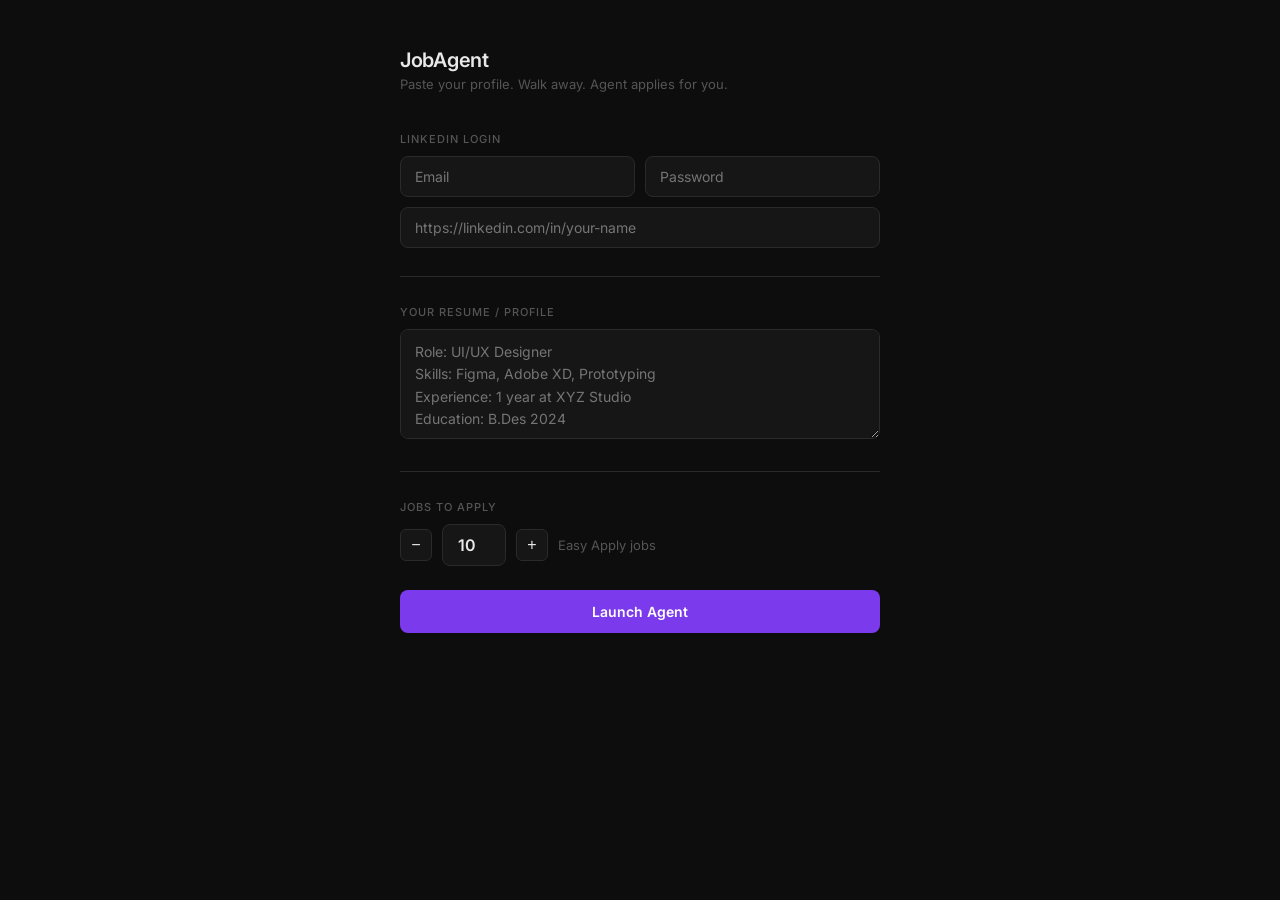
==== autoagent/ui/index.html @ 863fb76c "feat: minimal auto job agent UI" ====
<!DOCTYPE html>
<html lang="en">
<head>
  <meta charset="UTF-8"/>
  <meta name="viewport" content="width=device-width, initial-scale=1.0"/>
  <title>JobAgent — Apply automatically</title>
  <meta name="description" content="AI agent that logs into LinkedIn and applies to jobs on your behalf."/>
  <link rel="preconnect" href="https://fonts.googleapis.com"/>
  <link href="https://fonts.googleapis.com/css2?family=Inter:wght@400;500;600&display=swap" rel="stylesheet"/>
  <style>
    *, *::before, *::after { box-sizing: border-box; margin: 0; padding: 0; }

    :root {
      --bg:      #0d0d0d;
      --surface: #161616;
      --border:  #2a2a2a;
      --accent:  #7c3aed;
      --text:    #e8e8e8;
      --muted:   #555;
      --green:   #22c55e;
      --red:     #ef4444;
    }

    body {
      font-family: 'Inter', sans-serif;
      background: var(--bg);
      color: var(--text);
      min-height: 100vh;
      display: flex;
      justify-content: center;
      padding: 48px 16px 80px;
    }

    .wrap {
      width: 100%;
      max-width: 480px;
    }

    /* Header */
    .header { margin-bottom: 40px; }
    .header h1 { font-size: 20px; font-weight: 600; letter-spacing: -0.3px; }
    .header p  { color: var(--muted); font-size: 13px; margin-top: 4px; }

    /* Section label */
    .label {
      font-size: 11px;
      font-weight: 500;
      color: var(--muted);
      text-transform: uppercase;
      letter-spacing: 1px;
      margin-bottom: 10px;
    }

    /* Inputs */
    .group { margin-bottom: 24px; }

    input, textarea {
      width: 100%;
      background: var(--surface);
      border: 1px solid var(--border);
      border-radius: 8px;
      padding: 11px 14px;
      color: var(--text);
      font-family: inherit;
      font-size: 14px;
      outline: none;
      transition: border-color 0.15s;
    }
    input:focus, textarea:focus { border-color: var(--accent); }
    textarea { resize: vertical; min-height: 110px; line-height: 1.6; }

    .row { display: grid; grid-template-columns: 1fr 1fr; gap: 10px; }

    /* Counter */
    .counter {
      display: flex;
      align-items: center;
      gap: 10px;
    }
    .counter input {
      width: 64px;
      text-align: center;
      font-size: 16px;
      font-weight: 600;
      padding: 10px 8px;
    }
    .counter-desc { font-size: 13px; color: var(--muted); }
    .ctr-btn {
      background: var(--surface);
      border: 1px solid var(--border);
      border-radius: 6px;
      color: var(--text);
      font-size: 16px;
      width: 32px;
      height: 32px;
      cursor: pointer;
      display: flex;
      align-items: center;
      justify-content: center;
      transition: background 0.15s;
    }
    .ctr-btn:hover { background: var(--border); }

    /* Divider */
    hr { border: none; border-top: 1px solid var(--border); margin: 28px 0; }

    /* Button */
    .btn {
      width: 100%;
      padding: 13px;
      background: var(--accent);
      border: none;
      border-radius: 8px;
      color: #fff;
      font-family: inherit;
      font-size: 14px;
      font-weight: 600;
      cursor: pointer;
      transition: opacity 0.2s;
    }
    .btn:hover:not(:disabled) { opacity: 0.88; }
    .btn:disabled { opacity: 0.5; cursor: not-allowed; }

    /* Log */
    .log-wrap { margin-top: 28px; display: none; }
    .log-wrap.show { display: block; }

    .log-header {
      display: flex;
      align-items: center;
      justify-content: space-between;
      margin-bottom: 8px;
    }

    .dot {
      width: 6px; height: 6px;
      background: var(--green);
      border-radius: 50%;
      animation: blink 1.2s infinite;
    }
    @keyframes blink { 50% { opacity: 0.3; } }

    .log-box {
      background: var(--surface);
      border: 1px solid var(--border);
      border-radius: 8px;
      padding: 16px;
      height: 280px;
      overflow-y: auto;
      font-size: 12.5px;
      font-family: 'Courier New', monospace;
      line-height: 1.85;
    }

    .l { animation: fadeIn 0.2s; }
    .l-ok   { color: var(--green); }
    .l-err  { color: var(--red); }
    .l-dim  { color: var(--muted); }

    @keyframes fadeIn { from { opacity: 0; } to { opacity: 1; } }

    /* Stats */
    .stats {
      display: flex;
      gap: 12px;
      margin-top: 14px;
    }
    .stat {
      flex: 1;
      background: var(--surface);
      border: 1px solid var(--border);
      border-radius: 8px;
      padding: 12px;
      text-align: center;
    }
    .stat-n { font-size: 22px; font-weight: 600; }
    .stat-l { font-size: 11px; color: var(--muted); margin-top: 2px; }

    ::-webkit-scrollbar { width: 4px; }
    ::-webkit-scrollbar-thumb { background: var(--border); border-radius: 4px; }
  </style>
</head>
<body>
<div class="wrap">

  <div class="header">
    <h1>JobAgent</h1>
    <p>Paste your profile. Walk away. Agent applies for you.</p>
  </div>

  <!-- Credentials -->
  <div class="group">
    <div class="label">LinkedIn Login</div>
    <div class="row" style="margin-bottom:10px;">
      <input type="email" id="email" placeholder="Email"/>
      <input type="password" id="password" placeholder="Password"/>
    </div>
    <input type="url" id="linkedin-url" placeholder="https://linkedin.com/in/your-name"/>
  </div>

  <hr/>

  <!-- Resume -->
  <div class="group">
    <div class="label">Your Resume / Profile</div>
    <textarea id="resume" placeholder="Role: UI/UX Designer&#10;Skills: Figma, Adobe XD, Prototyping&#10;Experience: 1 year at XYZ Studio&#10;Education: B.Des 2024"></textarea>
  </div>

  <hr/>

  <!-- Job count -->
  <div class="group">
    <div class="label">Jobs to Apply</div>
    <div class="counter">
      <button class="ctr-btn" onclick="adj(-5)">−</button>
      <input type="number" id="num" value="10" min="1" max="50"/>
      <button class="ctr-btn" onclick="adj(5)">+</button>
      <span class="counter-desc">Easy Apply jobs</span>
    </div>
  </div>

  <button class="btn" id="btn" onclick="launch()">Launch Agent</button>

  <!-- Live output -->
  <div class="log-wrap" id="logwrap">
    <div class="log-header">
      <div class="label" style="margin:0">Live Feed</div>
      <div style="display:flex;align-items:center;gap:6px;">
        <div class="dot" id="dot"></div>
        <span id="status-text" style="font-size:12px;color:var(--muted)">Running</span>
      </div>
    </div>
    <div class="log-box" id="log"></div>
    <div class="stats">
      <div class="stat">
        <div class="stat-n" id="n-applied" style="color:var(--green)">0</div>
        <div class="stat-l">Applied</div>
      </div>
      <div class="stat">
        <div class="stat-n" id="n-skipped" style="color:var(--muted)">0</div>
        <div class="stat-l">Skipped</div>
      </div>
    </div>
  </div>

</div>
<script>
  // Point to backend — change this if deploying remotely
  const API = window.location.hostname === 'localhost' || window.location.hostname === '127.0.0.1'
    ? 'http://localhost:8001'
    : 'https://job-hunting-agent-production-b9a5.up.railway.app';

  let applied = 0, skipped = 0;

  function adj(d) {
    const el = document.getElementById('num');
    el.value = Math.max(1, Math.min(50, +el.value + d));
  }

  function cls(msg) {
    if (/✅|Applied/.test(msg)) return 'l-ok';
    if (/❌|Error|Failed/.test(msg)) return 'l-err';
    if (/⏭|⚠️|Skipped/.test(msg)) return 'l-dim';
    return '';
  }

  function addLine(msg) {
    const box = document.getElementById('log');
    const d = document.createElement('div');
    d.className = `l ${cls(msg)}`;
    d.textContent = msg;
    box.appendChild(d);
    box.scrollTop = box.scrollHeight;

    const m = msg.match(/\[(\d+)\//);
    if (m) { applied = +m[1]; document.getElementById('n-applied').textContent = applied; }
    if (/Skipped/.test(msg)) { skipped++; document.getElementById('n-skipped').textContent = skipped; }
  }

  async function launch() {
    const email  = document.getElementById('email').value.trim();
    const pass   = document.getElementById('password').value.trim();
    const url    = document.getElementById('linkedin-url').value.trim();
    const resume = document.getElementById('resume').value.trim();
    const n      = +document.getElementById('num').value;

    if (!email || !pass || !url || !resume) { alert('Fill in all fields.'); return; }

    document.getElementById('logwrap').classList.add('show');
    document.getElementById('log').innerHTML = '';
    applied = skipped = 0;
    document.getElementById('n-applied').textContent = '0';
    document.getElementById('n-skipped').textContent = '0';
    document.getElementById('status-text').textContent = 'Running';
    document.getElementById('dot').style.background = 'var(--green)';

    const btn = document.getElementById('btn');
    btn.disabled = true;
    btn.textContent = 'Agent running…';

    addLine('Starting agent…');

    try {
      const res = await fetch(`${API}/run`, {
        method: 'POST',
        headers: { 'Content-Type': 'application/json' },
        body: JSON.stringify({ email, password: pass, linkedin_url: url, resume_text: resume, num_jobs: n })
      });
      const { session_id } = await res.json();

      const es = new EventSource(`${API}/logs/${session_id}`);
      es.onmessage = e => {
        if (e.data === '__DONE__') {
          es.close();
          document.getElementById('status-text').textContent = 'Done';
          document.getElementById('dot').style.animation = 'none';
          document.getElementById('dot').style.background = '#555';
          btn.disabled = false;
          btn.textContent = 'Launch Agent';
        } else {
          addLine(e.data);
        }
      };
      es.onerror = () => { addLine('Connection lost.'); es.close(); btn.disabled = false; btn.textContent = 'Launch Agent'; };
    } catch (e) {
      addLine(`Error: ${e.message}`);
      addLine('Is the backend running on port 8001?');
      btn.disabled = false;
      btn.textContent = 'Launch Agent';
    }
  }
</script>
</body>
</html>
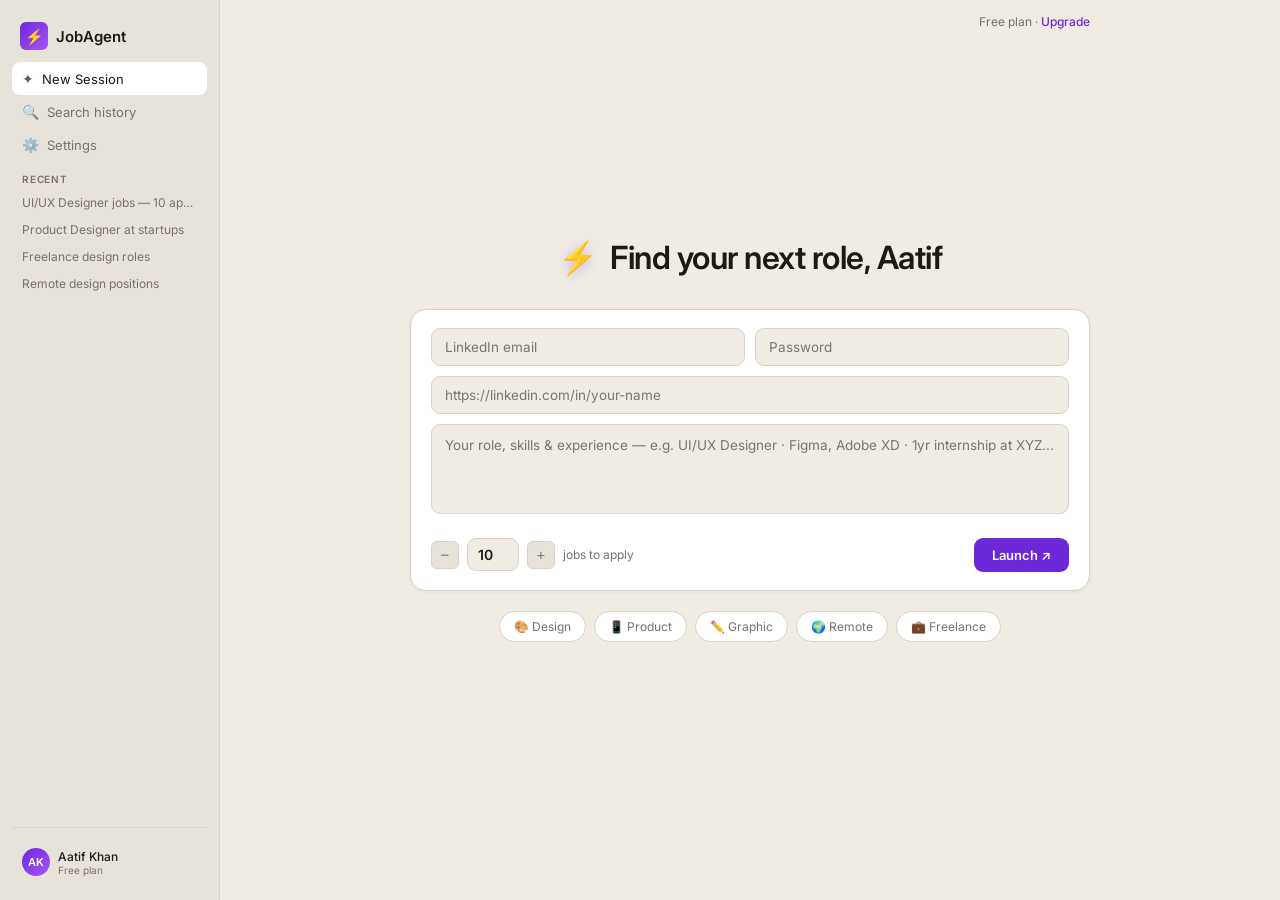
==== commit aa69baba: "feat: Claude-inspired minimal UI for JobAgent" ====
--- a/autoagent/ui/index.html
+++ b/autoagent/ui/index.html
@@ -3,127 +3,335 @@
 <head>
   <meta charset="UTF-8"/>
   <meta name="viewport" content="width=device-width, initial-scale=1.0"/>
-  <title>JobAgent — Apply automatically</title>
-  <meta name="description" content="AI agent that logs into LinkedIn and applies to jobs on your behalf."/>
+  <title>JobAgent — AI Job Applications</title>
+  <meta name="description" content="AI agent that applies to jobs on LinkedIn automatically."/>
   <link rel="preconnect" href="https://fonts.googleapis.com"/>
   <link href="https://fonts.googleapis.com/css2?family=Inter:wght@400;500;600&display=swap" rel="stylesheet"/>
   <style>
     *, *::before, *::after { box-sizing: border-box; margin: 0; padding: 0; }
 
     :root {
-      --bg:      #0d0d0d;
-      --surface: #161616;
-      --border:  #2a2a2a;
-      --accent:  #7c3aed;
-      --text:    #e8e8e8;
-      --muted:   #555;
-      --green:   #22c55e;
-      --red:     #ef4444;
+      --bg:       #f0ece4;
+      --sidebar:  #e8e3da;
+      --white:    #ffffff;
+      --border:   #d8d2c8;
+      --accent:   #6d28d9;
+      --accent-l: #7c3aed;
+      --text:     #1c1917;
+      --muted:    #78716c;
+      --tag-bg:   #e8e3da;
+      --input-bg: #ffffff;
+      --pill:     #ddd8d0;
     }
 
     body {
       font-family: 'Inter', sans-serif;
       background: var(--bg);
       color: var(--text);
-      min-height: 100vh;
-      display: flex;
+      height: 100vh;
+      display: flex;
+      overflow: hidden;
+    }
+
+    /* ── SIDEBAR ── */
+    .sidebar {
+      width: 220px;
+      flex-shrink: 0;
+      background: var(--sidebar);
+      border-right: 1px solid var(--border);
+      display: flex;
+      flex-direction: column;
+      padding: 16px 12px;
+      overflow-y: auto;
+    }
+
+    .logo {
+      display: flex;
+      align-items: center;
+      gap: 8px;
+      padding: 6px 8px;
+      margin-bottom: 6px;
+    }
+
+    .logo-icon {
+      width: 28px; height: 28px;
+      background: linear-gradient(135deg, #6d28d9, #a855f7);
+      border-radius: 6px;
+      display: flex; align-items: center; justify-content: center;
+      color: white;
+      font-size: 15px;
+    }
+
+    .logo-text {
+      font-size: 15px;
+      font-weight: 600;
+      color: var(--text);
+    }
+
+    .sidebar-btn {
+      display: flex;
+      align-items: center;
+      gap: 8px;
+      width: 100%;
+      padding: 8px 10px;
+      background: none;
+      border: none;
+      border-radius: 8px;
+      color: var(--muted);
+      font-family: inherit;
+      font-size: 13px;
+      cursor: pointer;
+      text-align: left;
+      transition: background 0.15s, color 0.15s;
+    }
+    .sidebar-btn:hover { background: var(--border); color: var(--text); }
+    .sidebar-btn.active { background: var(--white); color: var(--text); }
+
+    .sidebar-icon { font-size: 14px; opacity: 0.7; }
+
+    .sidebar-section {
+      font-size: 10px;
+      font-weight: 600;
+      color: var(--muted);
+      text-transform: uppercase;
+      letter-spacing: 0.8px;
+      padding: 12px 10px 4px;
+    }
+
+    .sidebar-history {
+      font-size: 12px;
+      color: var(--muted);
+      padding: 6px 10px;
+      border-radius: 6px;
+      cursor: pointer;
+      white-space: nowrap;
+      overflow: hidden;
+      text-overflow: ellipsis;
+      transition: background 0.15s;
+    }
+    .sidebar-history:hover { background: var(--border); color: var(--text); }
+
+    .sidebar-footer {
+      margin-top: auto;
+      padding-top: 12px;
+      border-top: 1px solid var(--border);
+    }
+
+    .user-row {
+      display: flex;
+      align-items: center;
+      gap: 8px;
+      padding: 8px 10px;
+      border-radius: 8px;
+      cursor: pointer;
+      transition: background 0.15s;
+    }
+    .user-row:hover { background: var(--border); }
+
+    .avatar {
+      width: 28px; height: 28px;
+      background: linear-gradient(135deg, #6d28d9, #a855f7);
+      border-radius: 50%;
+      display: flex; align-items: center; justify-content: center;
+      color: white;
+      font-size: 11px;
+      font-weight: 600;
+    }
+
+    .user-info { flex: 1; min-width: 0; }
+    .user-name { font-size: 12px; font-weight: 500; }
+    .user-plan { font-size: 10px; color: var(--muted); }
+
+    /* ── MAIN ── */
+    .main {
+      flex: 1;
+      display: flex;
+      flex-direction: column;
+      align-items: center;
+      overflow-y: auto;
+      padding: 0 16px 60px;
+    }
+
+    .topbar {
+      width: 100%;
+      max-width: 680px;
+      display: flex;
+      justify-content: flex-end;
+      padding: 14px 0 0;
+    }
+
+    .upgrade-pill {
+      font-size: 12px;
+      color: var(--muted);
+    }
+
+    .upgrade-pill a {
+      color: var(--accent);
+      text-decoration: none;
+      font-weight: 500;
+    }
+
+    /* Center content */
+    .center {
+      flex: 1;
+      width: 100%;
+      max-width: 680px;
+      display: flex;
+      flex-direction: column;
+      align-items: center;
       justify-content: center;
-      padding: 48px 16px 80px;
-    }
-
-    .wrap {
+      padding: 20px 0 10px;
+    }
+
+    .greeting {
+      display: flex;
+      align-items: center;
+      gap: 12px;
+      margin-bottom: 32px;
+    }
+
+    .greeting-icon {
+      font-size: 32px;
+      filter: drop-shadow(0 2px 6px rgba(109,40,217,0.3));
+    }
+
+    .greeting h1 {
+      font-size: clamp(22px, 4vw, 32px);
+      font-weight: 600;
+      color: var(--text);
+      letter-spacing: -0.5px;
+    }
+
+    /* ── INPUT CARD ── */
+    .input-card {
       width: 100%;
-      max-width: 480px;
-    }
-
-    /* Header */
-    .header { margin-bottom: 40px; }
-    .header h1 { font-size: 20px; font-weight: 600; letter-spacing: -0.3px; }
-    .header p  { color: var(--muted); font-size: 13px; margin-top: 4px; }
-
-    /* Section label */
-    .label {
-      font-size: 11px;
-      font-weight: 500;
-      color: var(--muted);
-      text-transform: uppercase;
-      letter-spacing: 1px;
-      margin-bottom: 10px;
-    }
-
-    /* Inputs */
-    .group { margin-bottom: 24px; }
-
-    input, textarea {
+      background: var(--white);
+      border: 1px solid var(--border);
+      border-radius: 16px;
+      padding: 18px 20px;
+      box-shadow: 0 1px 4px rgba(0,0,0,0.06);
+    }
+
+    .field { margin-bottom: 0; }
+
+    .field-row { display: grid; grid-template-columns: 1fr 1fr; gap: 10px; margin-bottom: 10px; }
+
+    input[type=email], input[type=password], input[type=url], input[type=number], textarea {
       width: 100%;
-      background: var(--surface);
+      background: var(--bg);
       border: 1px solid var(--border);
-      border-radius: 8px;
-      padding: 11px 14px;
+      border-radius: 9px;
+      padding: 10px 13px;
       color: var(--text);
       font-family: inherit;
+      font-size: 13.5px;
+      outline: none;
+      transition: border-color 0.15s, box-shadow 0.15s;
+    }
+
+    input:focus, textarea:focus {
+      border-color: var(--accent-l);
+      box-shadow: 0 0 0 2px rgba(109,40,217,0.12);
+      background: white;
+    }
+
+    textarea {
+      resize: none;
+      height: 90px;
+      line-height: 1.55;
+      margin-bottom: 10px;
+    }
+
+    .card-bottom {
+      display: flex;
+      align-items: center;
+      justify-content: space-between;
+      margin-top: 10px;
+    }
+
+    .jobs-ctrl {
+      display: flex;
+      align-items: center;
+      gap: 8px;
+    }
+
+    .jobs-ctrl span {
+      font-size: 12px;
+      color: var(--muted);
+    }
+
+    .jobs-ctrl input {
+      width: 52px;
+      text-align: center;
+      padding: 7px;
       font-size: 14px;
-      outline: none;
-      transition: border-color 0.15s;
-    }
-    input:focus, textarea:focus { border-color: var(--accent); }
-    textarea { resize: vertical; min-height: 110px; line-height: 1.6; }
-
-    .row { display: grid; grid-template-columns: 1fr 1fr; gap: 10px; }
-
-    /* Counter */
-    .counter {
-      display: flex;
-      align-items: center;
-      gap: 10px;
-    }
-    .counter input {
-      width: 64px;
-      text-align: center;
-      font-size: 16px;
       font-weight: 600;
-      padding: 10px 8px;
-    }
-    .counter-desc { font-size: 13px; color: var(--muted); }
-    .ctr-btn {
-      background: var(--surface);
+      margin: 0;
+    }
+
+    .ctr {
+      background: var(--tag-bg);
       border: 1px solid var(--border);
       border-radius: 6px;
-      color: var(--text);
-      font-size: 16px;
-      width: 32px;
-      height: 32px;
+      color: var(--muted);
+      font-size: 15px;
+      width: 28px; height: 28px;
       cursor: pointer;
-      display: flex;
-      align-items: center;
-      justify-content: center;
+      display: flex; align-items: center; justify-content: center;
       transition: background 0.15s;
     }
-    .ctr-btn:hover { background: var(--border); }
-
-    /* Divider */
-    hr { border: none; border-top: 1px solid var(--border); margin: 28px 0; }
-
-    /* Button */
-    .btn {
-      width: 100%;
-      padding: 13px;
+    .ctr:hover { background: var(--border); }
+
+    .send-btn {
       background: var(--accent);
       border: none;
-      border-radius: 8px;
-      color: #fff;
+      border-radius: 9px;
+      padding: 9px 18px;
+      color: white;
       font-family: inherit;
-      font-size: 14px;
+      font-size: 13px;
       font-weight: 600;
       cursor: pointer;
       transition: opacity 0.2s;
-    }
-    .btn:hover:not(:disabled) { opacity: 0.88; }
-    .btn:disabled { opacity: 0.5; cursor: not-allowed; }
-
-    /* Log */
-    .log-wrap { margin-top: 28px; display: none; }
-    .log-wrap.show { display: block; }
+      display: flex;
+      align-items: center;
+      gap: 6px;
+    }
+    .send-btn:hover:not(:disabled) { opacity: 0.88; }
+    .send-btn:disabled { opacity: 0.5; cursor: not-allowed; }
+
+    /* ── PILLS ── */
+    .pills {
+      display: flex;
+      gap: 8px;
+      margin-top: 20px;
+      flex-wrap: wrap;
+      justify-content: center;
+    }
+
+    .pill {
+      background: var(--white);
+      border: 1px solid var(--border);
+      border-radius: 99px;
+      padding: 7px 14px;
+      font-size: 12px;
+      color: var(--muted);
+      cursor: pointer;
+      display: flex;
+      align-items: center;
+      gap: 5px;
+      transition: background 0.15s, color 0.15s;
+    }
+    .pill:hover { background: var(--border); color: var(--text); }
+
+    /* ── LOG PANEL ── */
+    .log-panel {
+      width: 100%;
+      max-width: 680px;
+      display: none;
+      margin-top: 20px;
+    }
+    .log-panel.show { display: block; }
 
     .log-header {
       display: flex;
@@ -132,121 +340,168 @@
       margin-bottom: 8px;
     }
 
-    .dot {
+    .log-label { font-size: 11px; font-weight: 600; color: var(--muted); text-transform: uppercase; letter-spacing: 0.8px; }
+
+    .live-badge {
+      display: flex;
+      align-items: center;
+      gap: 5px;
+      font-size: 11px;
+      color: var(--muted);
+    }
+
+    .live-dot {
       width: 6px; height: 6px;
-      background: var(--green);
+      background: #22c55e;
       border-radius: 50%;
       animation: blink 1.2s infinite;
     }
-    @keyframes blink { 50% { opacity: 0.3; } }
+    @keyframes blink { 50% { opacity: 0.2; } }
 
     .log-box {
-      background: var(--surface);
+      background: var(--white);
       border: 1px solid var(--border);
-      border-radius: 8px;
-      padding: 16px;
-      height: 280px;
+      border-radius: 12px;
+      padding: 14px 16px;
+      height: 220px;
       overflow-y: auto;
-      font-size: 12.5px;
       font-family: 'Courier New', monospace;
-      line-height: 1.85;
-    }
-
-    .l { animation: fadeIn 0.2s; }
-    .l-ok   { color: var(--green); }
-    .l-err  { color: var(--red); }
-    .l-dim  { color: var(--muted); }
-
-    @keyframes fadeIn { from { opacity: 0; } to { opacity: 1; } }
-
-    /* Stats */
-    .stats {
-      display: flex;
-      gap: 12px;
-      margin-top: 14px;
-    }
-    .stat {
+      font-size: 12px;
+      line-height: 1.9;
+    }
+
+    .ll { animation: fi 0.2s; }
+    .ll-ok  { color: #16a34a; }
+    .ll-err { color: #dc2626; }
+    .ll-dim { color: #a8a29e; }
+    @keyframes fi { from { opacity: 0; } to { opacity: 1; } }
+
+    .stats-row {
+      display: flex;
+      gap: 10px;
+      margin-top: 10px;
+    }
+
+    .sbox {
       flex: 1;
-      background: var(--surface);
+      background: var(--white);
       border: 1px solid var(--border);
-      border-radius: 8px;
-      padding: 12px;
+      border-radius: 10px;
+      padding: 12px 14px;
       text-align: center;
     }
-    .stat-n { font-size: 22px; font-weight: 600; }
-    .stat-l { font-size: 11px; color: var(--muted); margin-top: 2px; }
+    .sn { font-size: 20px; font-weight: 600; }
+    .sl { font-size: 10px; color: var(--muted); margin-top: 1px; text-transform: uppercase; letter-spacing: 0.5px; }
 
     ::-webkit-scrollbar { width: 4px; }
     ::-webkit-scrollbar-thumb { background: var(--border); border-radius: 4px; }
+
+    @media (max-width: 640px) {
+      .sidebar { display: none; }
+      .field-row { grid-template-columns: 1fr; }
+    }
   </style>
 </head>
 <body>
-<div class="wrap">
-
-  <div class="header">
-    <h1>JobAgent</h1>
-    <p>Paste your profile. Walk away. Agent applies for you.</p>
+
+<!-- SIDEBAR -->
+<aside class="sidebar">
+  <div class="logo">
+    <div class="logo-icon">⚡</div>
+    <span class="logo-text">JobAgent</span>
   </div>
 
-  <!-- Credentials -->
-  <div class="group">
-    <div class="label">LinkedIn Login</div>
-    <div class="row" style="margin-bottom:10px;">
-      <input type="email" id="email" placeholder="Email"/>
-      <input type="password" id="password" placeholder="Password"/>
-    </div>
-    <input type="url" id="linkedin-url" placeholder="https://linkedin.com/in/your-name"/>
-  </div>
-
-  <hr/>
-
-  <!-- Resume -->
-  <div class="group">
-    <div class="label">Your Resume / Profile</div>
-    <textarea id="resume" placeholder="Role: UI/UX Designer&#10;Skills: Figma, Adobe XD, Prototyping&#10;Experience: 1 year at XYZ Studio&#10;Education: B.Des 2024"></textarea>
-  </div>
-
-  <hr/>
-
-  <!-- Job count -->
-  <div class="group">
-    <div class="label">Jobs to Apply</div>
-    <div class="counter">
-      <button class="ctr-btn" onclick="adj(-5)">−</button>
-      <input type="number" id="num" value="10" min="1" max="50"/>
-      <button class="ctr-btn" onclick="adj(5)">+</button>
-      <span class="counter-desc">Easy Apply jobs</span>
-    </div>
-  </div>
-
-  <button class="btn" id="btn" onclick="launch()">Launch Agent</button>
-
-  <!-- Live output -->
-  <div class="log-wrap" id="logwrap">
-    <div class="log-header">
-      <div class="label" style="margin:0">Live Feed</div>
-      <div style="display:flex;align-items:center;gap:6px;">
-        <div class="dot" id="dot"></div>
-        <span id="status-text" style="font-size:12px;color:var(--muted)">Running</span>
-      </div>
-    </div>
-    <div class="log-box" id="log"></div>
-    <div class="stats">
-      <div class="stat">
-        <div class="stat-n" id="n-applied" style="color:var(--green)">0</div>
-        <div class="stat-l">Applied</div>
-      </div>
-      <div class="stat">
-        <div class="stat-n" id="n-skipped" style="color:var(--muted)">0</div>
-        <div class="stat-l">Skipped</div>
+  <button class="sidebar-btn active" onclick="resetForm()">
+    <span class="sidebar-icon">✦</span> New Session
+  </button>
+  <button class="sidebar-btn">
+    <span class="sidebar-icon">🔍</span> Search history
+  </button>
+  <button class="sidebar-btn">
+    <span class="sidebar-icon">⚙️</span> Settings
+  </button>
+
+  <div class="sidebar-section">Recent</div>
+  <div class="sidebar-history">UI/UX Designer jobs — 10 applied</div>
+  <div class="sidebar-history">Product Designer at startups</div>
+  <div class="sidebar-history">Freelance design roles</div>
+  <div class="sidebar-history">Remote design positions</div>
+
+  <div class="sidebar-footer">
+    <div class="user-row">
+      <div class="avatar">AK</div>
+      <div class="user-info">
+        <div class="user-name">Aatif Khan</div>
+        <div class="user-plan">Free plan</div>
       </div>
     </div>
   </div>
-
-</div>
+</aside>
+
+<!-- MAIN -->
+<main class="main">
+  <div class="topbar">
+    <span class="upgrade-pill">Free plan · <a href="#">Upgrade</a></span>
+  </div>
+
+  <div class="center">
+    <div class="greeting">
+      <span class="greeting-icon">⚡</span>
+      <h1>Find your next role, Aatif</h1>
+    </div>
+
+    <!-- INPUT CARD -->
+    <div class="input-card">
+      <div class="field-row">
+        <input type="email" id="email" placeholder="LinkedIn email"/>
+        <input type="password" id="password" placeholder="Password"/>
+      </div>
+      <input type="url" id="linkedin-url" placeholder="https://linkedin.com/in/your-name" style="margin-bottom:10px;"/>
+      <textarea id="resume" placeholder="Your role, skills & experience — e.g. UI/UX Designer · Figma, Adobe XD · 1yr internship at XYZ..."></textarea>
+
+      <div class="card-bottom">
+        <div class="jobs-ctrl">
+          <button class="ctr" onclick="adj(-1)">−</button>
+          <input type="number" id="num" value="10" min="1" max="50"/>
+          <button class="ctr" onclick="adj(1)">+</button>
+          <span>jobs to apply</span>
+        </div>
+        <button class="send-btn" id="btn" onclick="launch()">
+          Launch ↗
+        </button>
+      </div>
+    </div>
+
+    <!-- PILLS -->
+    <div class="pills">
+      <div class="pill" onclick="setKeyword('UI/UX Designer')">🎨 Design</div>
+      <div class="pill" onclick="setKeyword('Product Designer')">📱 Product</div>
+      <div class="pill" onclick="setKeyword('Graphic Designer')">✏️ Graphic</div>
+      <div class="pill" onclick="setKeyword('Remote Designer')">🌍 Remote</div>
+      <div class="pill" onclick="setKeyword('Freelance Designer')">💼 Freelance</div>
+    </div>
+  </div>
+
+  <!-- LOG PANEL -->
+  <div class="log-panel" id="logpanel">
+    <div class="log-header">
+      <span class="log-label">Live Agent Feed</span>
+      <div class="live-badge">
+        <div class="live-dot" id="livedot"></div>
+        <span id="livestatus">Running</span>
+      </div>
+    </div>
+    <div class="log-box" id="logbox"></div>
+    <div class="stats-row">
+      <div class="sbox"><div class="sn" id="n-applied" style="color:#16a34a">0</div><div class="sl">Applied</div></div>
+      <div class="sbox"><div class="sn" id="n-skipped" style="color:#a8a29e">0</div><div class="sl">Skipped</div></div>
+      <div class="sbox"><div class="sn" id="n-status" style="font-size:13px;color:#a8a29e">Idle</div><div class="sl">Status</div></div>
+    </div>
+  </div>
+</main>
+
 <script>
-  // Point to backend — change this if deploying remotely
-  const API = window.location.hostname === 'localhost' || window.location.hostname === '127.0.0.1'
+  const API = (window.location.hostname === 'localhost' || window.location.hostname === '127.0.0.1')
     ? 'http://localhost:8001'
     : 'https://job-hunting-agent-production-b9a5.up.railway.app';
 
@@ -257,21 +512,37 @@
     el.value = Math.max(1, Math.min(50, +el.value + d));
   }
 
+  function setKeyword(kw) {
+    const r = document.getElementById('resume');
+    if (!r.value) r.value = `Role: ${kw}\nSkills: Figma, Adobe XD, Prototyping\nExperience: `;
+    document.getElementById('linkedin-url').focus();
+  }
+
+  function resetForm() {
+    document.getElementById('email').value = '';
+    document.getElementById('password').value = '';
+    document.getElementById('linkedin-url').value = '';
+    document.getElementById('resume').value = '';
+    document.getElementById('num').value = '10';
+    document.getElementById('logpanel').classList.remove('show');
+    document.getElementById('btn').disabled = false;
+    document.getElementById('btn').textContent = 'Launch ↗';
+  }
+
   function cls(msg) {
-    if (/✅|Applied/.test(msg)) return 'l-ok';
-    if (/❌|Error|Failed/.test(msg)) return 'l-err';
-    if (/⏭|⚠️|Skipped/.test(msg)) return 'l-dim';
+    if (/✅|Applied/.test(msg)) return 'll-ok';
+    if (/❌|Error|Failed/.test(msg)) return 'll-err';
+    if (/⏭|⚠️|Skipped/.test(msg)) return 'll-dim';
     return '';
   }
 
   function addLine(msg) {
-    const box = document.getElementById('log');
+    const box = document.getElementById('logbox');
     const d = document.createElement('div');
-    d.className = `l ${cls(msg)}`;
+    d.className = `ll ${cls(msg)}`;
     d.textContent = msg;
     box.appendChild(d);
     box.scrollTop = box.scrollHeight;
-
     const m = msg.match(/\[(\d+)\//);
     if (m) { applied = +m[1]; document.getElementById('n-applied').textContent = applied; }
     if (/Skipped/.test(msg)) { skipped++; document.getElementById('n-skipped').textContent = skipped; }
@@ -283,22 +554,22 @@
     const url    = document.getElementById('linkedin-url').value.trim();
     const resume = document.getElementById('resume').value.trim();
     const n      = +document.getElementById('num').value;
-
-    if (!email || !pass || !url || !resume) { alert('Fill in all fields.'); return; }
-
-    document.getElementById('logwrap').classList.add('show');
-    document.getElementById('log').innerHTML = '';
+    if (!email || !pass || !url || !resume) { alert('Please fill in all fields.'); return; }
+
+    const panel = document.getElementById('logpanel');
+    panel.classList.add('show');
+    document.getElementById('logbox').innerHTML = '';
     applied = skipped = 0;
     document.getElementById('n-applied').textContent = '0';
     document.getElementById('n-skipped').textContent = '0';
-    document.getElementById('status-text').textContent = 'Running';
-    document.getElementById('dot').style.background = 'var(--green)';
+    document.getElementById('n-status').textContent = '🟢 On';
+    document.getElementById('livestatus').textContent = 'Running';
 
     const btn = document.getElementById('btn');
     btn.disabled = true;
-    btn.textContent = 'Agent running…';
-
-    addLine('Starting agent…');
+    btn.textContent = 'Running…';
+
+    addLine('🤖 Agent starting…');
 
     try {
       const res = await fetch(`${API}/run`, {
@@ -312,21 +583,19 @@
       es.onmessage = e => {
         if (e.data === '__DONE__') {
           es.close();
-          document.getElementById('status-text').textContent = 'Done';
-          document.getElementById('dot').style.animation = 'none';
-          document.getElementById('dot').style.background = '#555';
+          document.getElementById('livestatus').textContent = 'Done';
+          document.getElementById('livedot').style.cssText = 'animation:none;background:#a8a29e';
+          document.getElementById('n-status').textContent = '✅ Done';
           btn.disabled = false;
-          btn.textContent = 'Launch Agent';
-        } else {
-          addLine(e.data);
-        }
+          btn.textContent = 'Launch ↗';
+        } else { addLine(e.data); }
       };
-      es.onerror = () => { addLine('Connection lost.'); es.close(); btn.disabled = false; btn.textContent = 'Launch Agent'; };
-    } catch (e) {
-      addLine(`Error: ${e.message}`);
-      addLine('Is the backend running on port 8001?');
+      es.onerror = () => { addLine('Connection lost.'); es.close(); btn.disabled = false; btn.textContent = 'Launch ↗'; };
+    } catch(e) {
+      addLine(`Cannot reach backend: ${e.message}`);
+      addLine('▸ Run locally: cd autoagent && python -m uvicorn server:app --port 8001');
       btn.disabled = false;
-      btn.textContent = 'Launch Agent';
+      btn.textContent = 'Launch ↗';
     }
   }
 </script>
